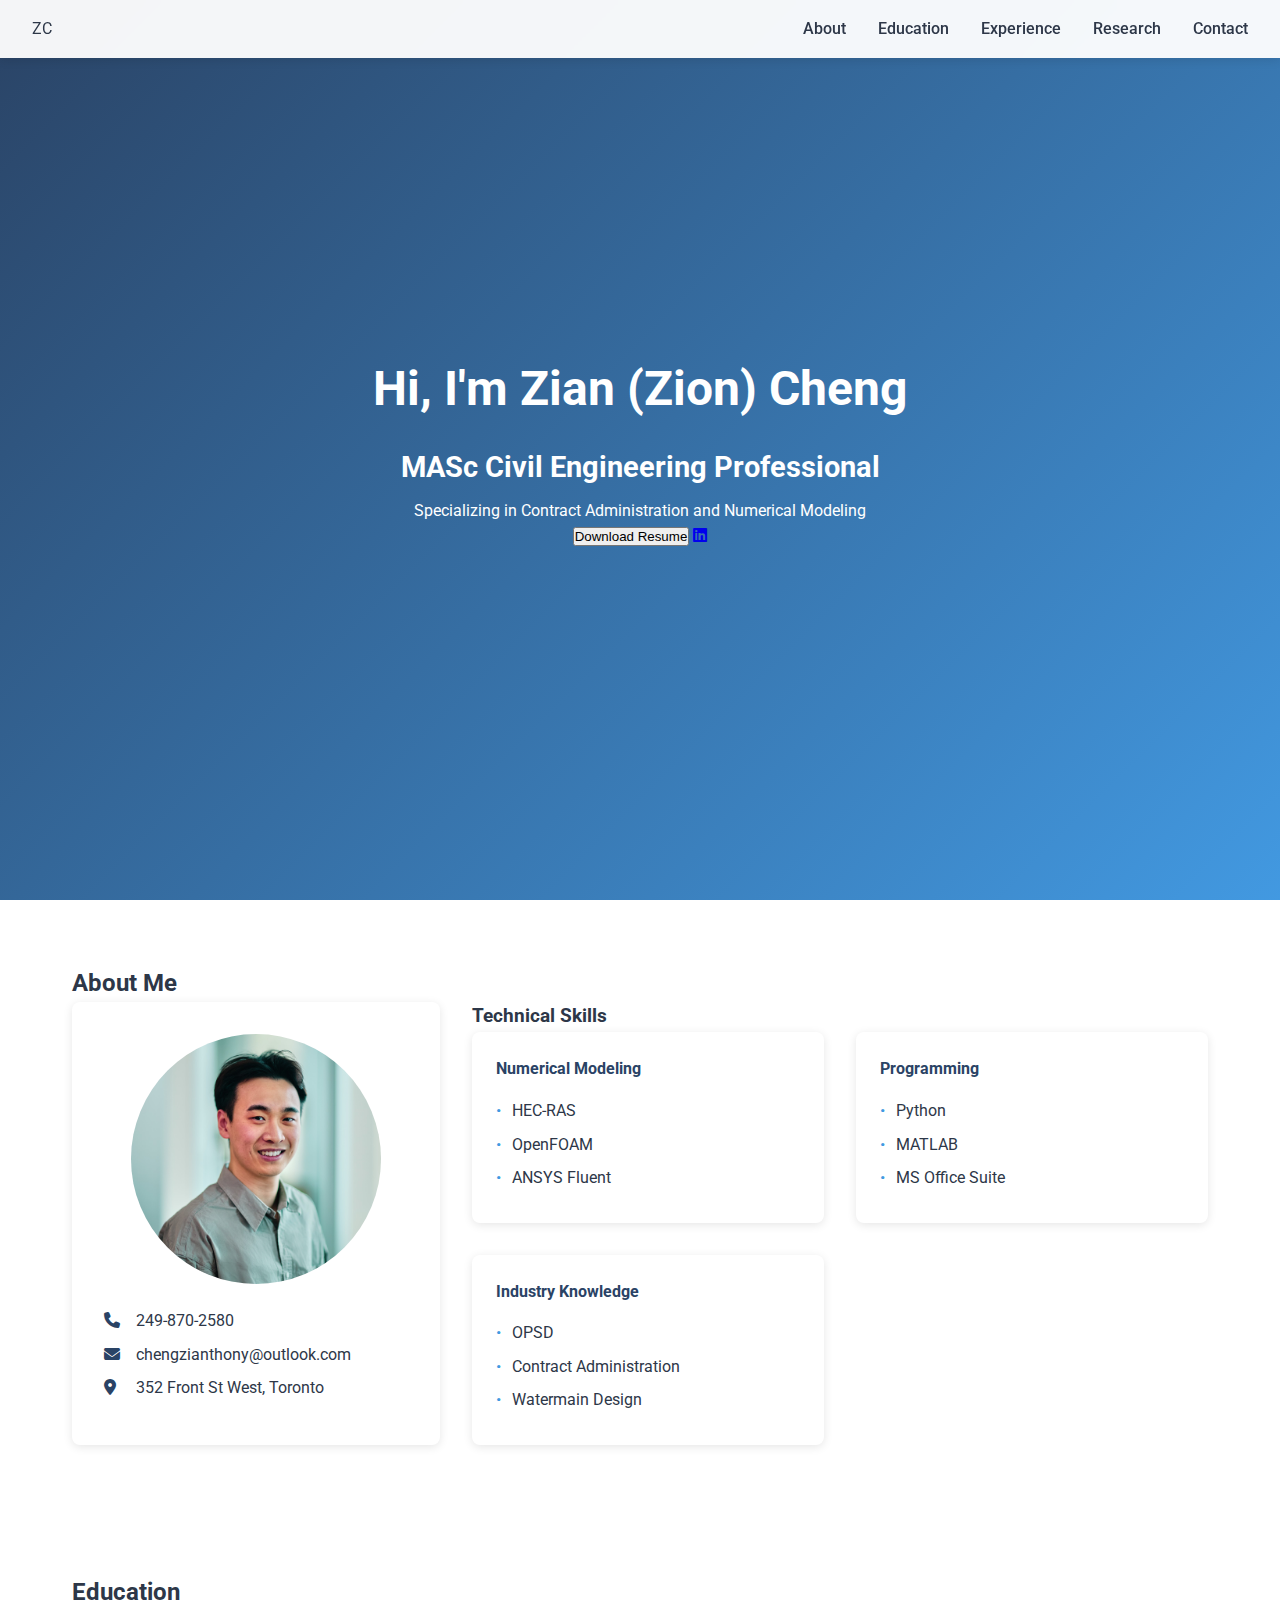
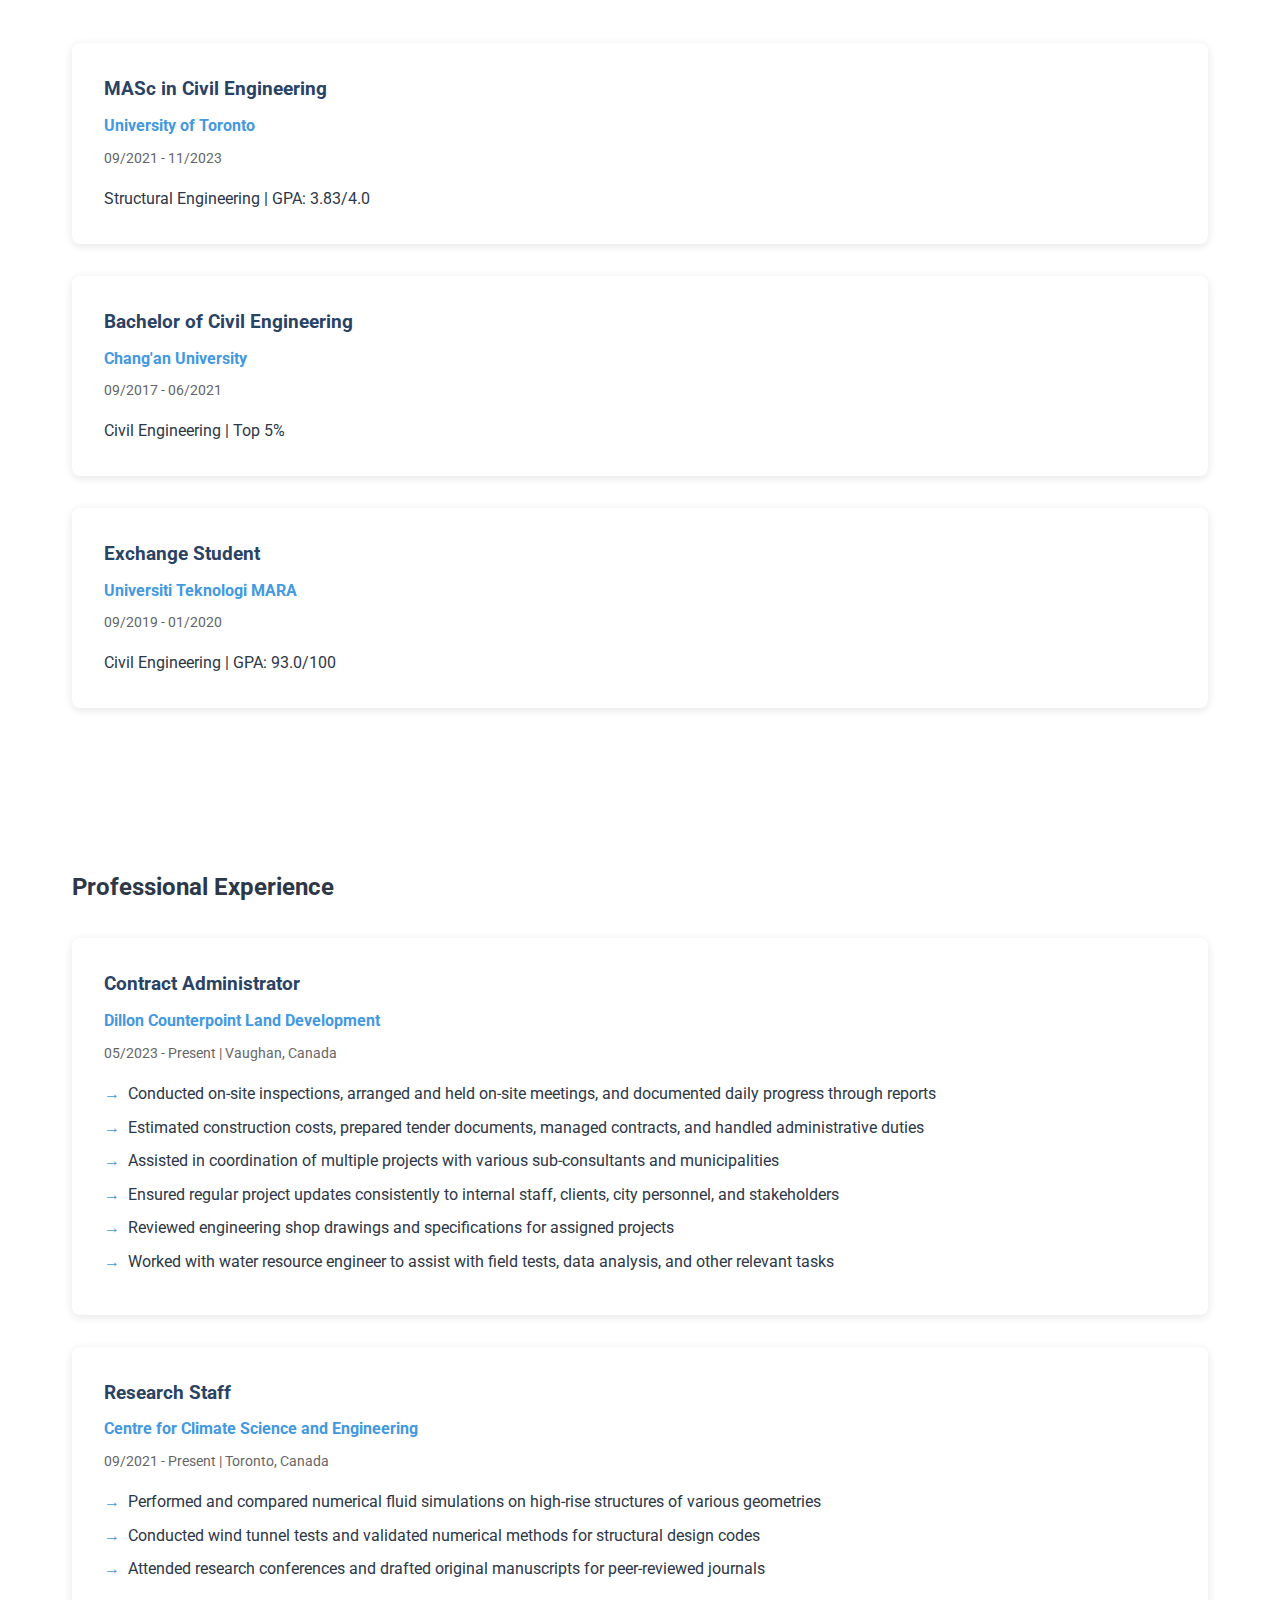
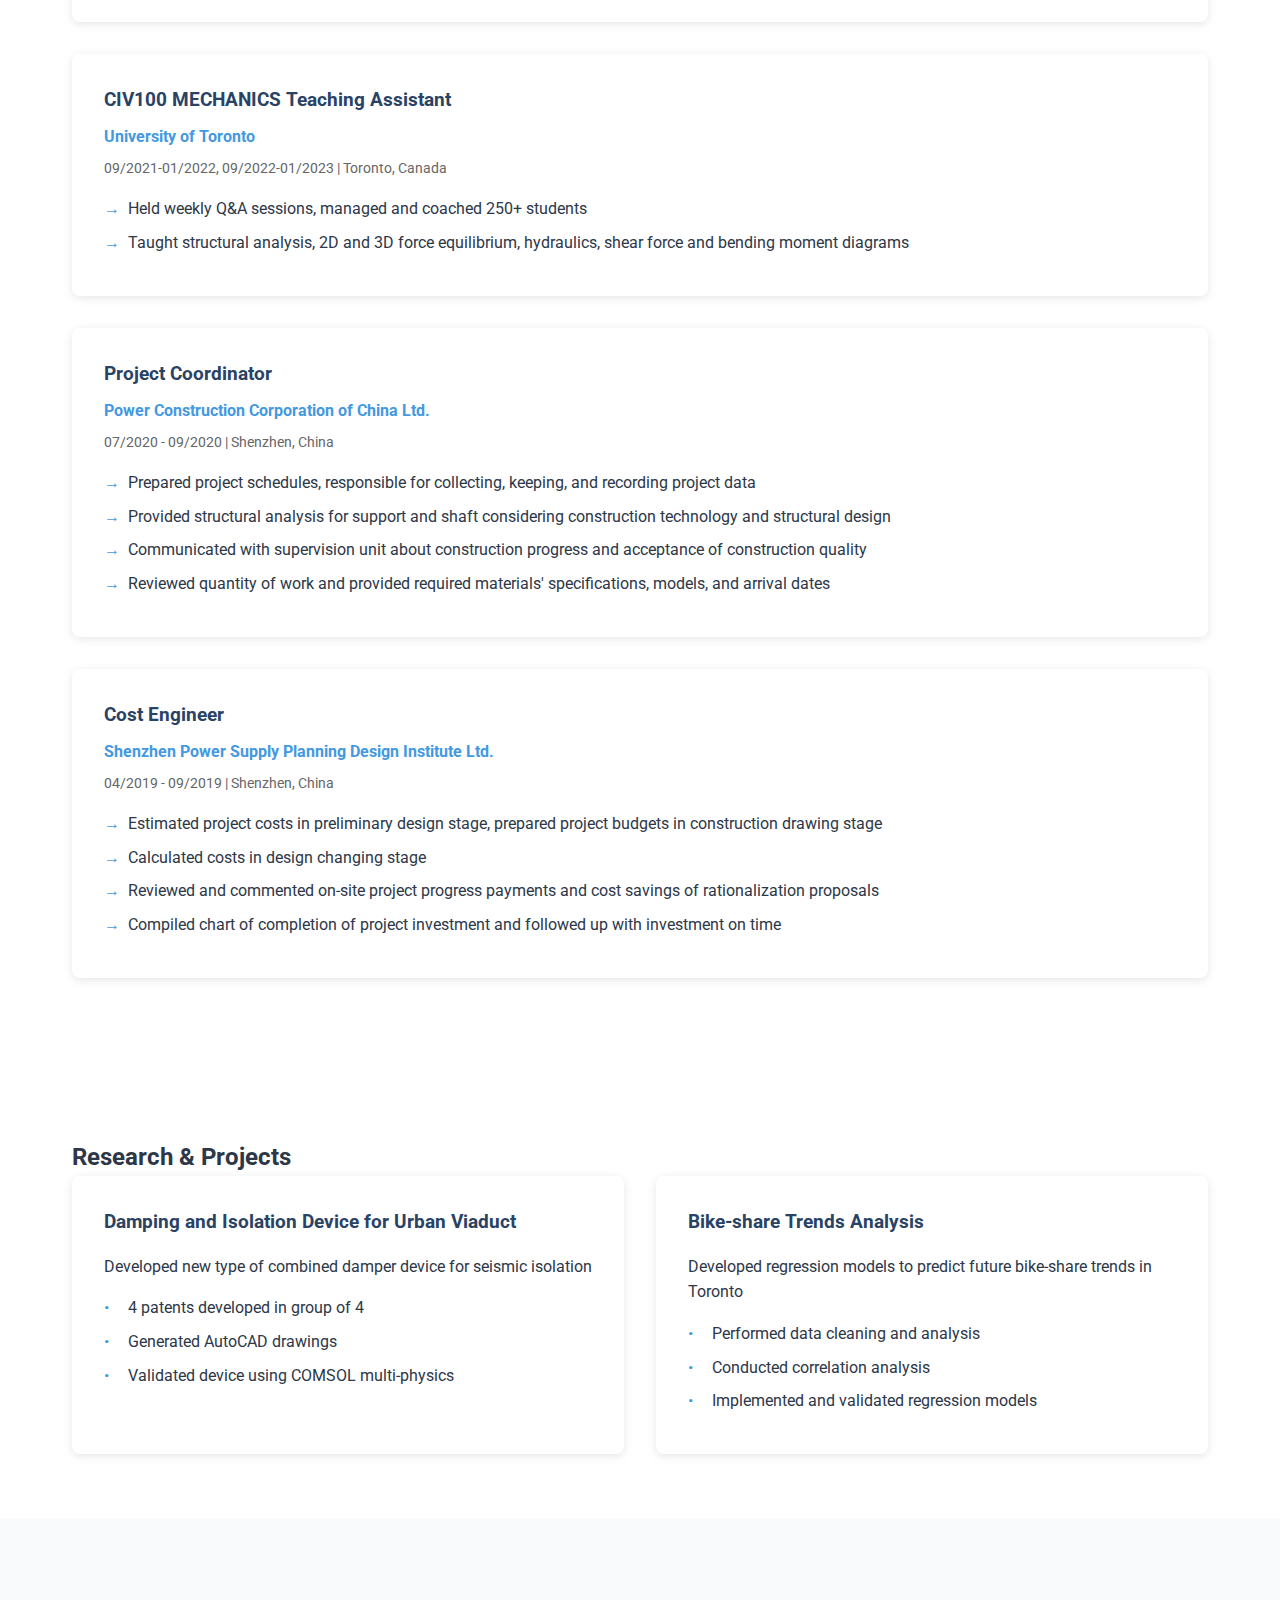
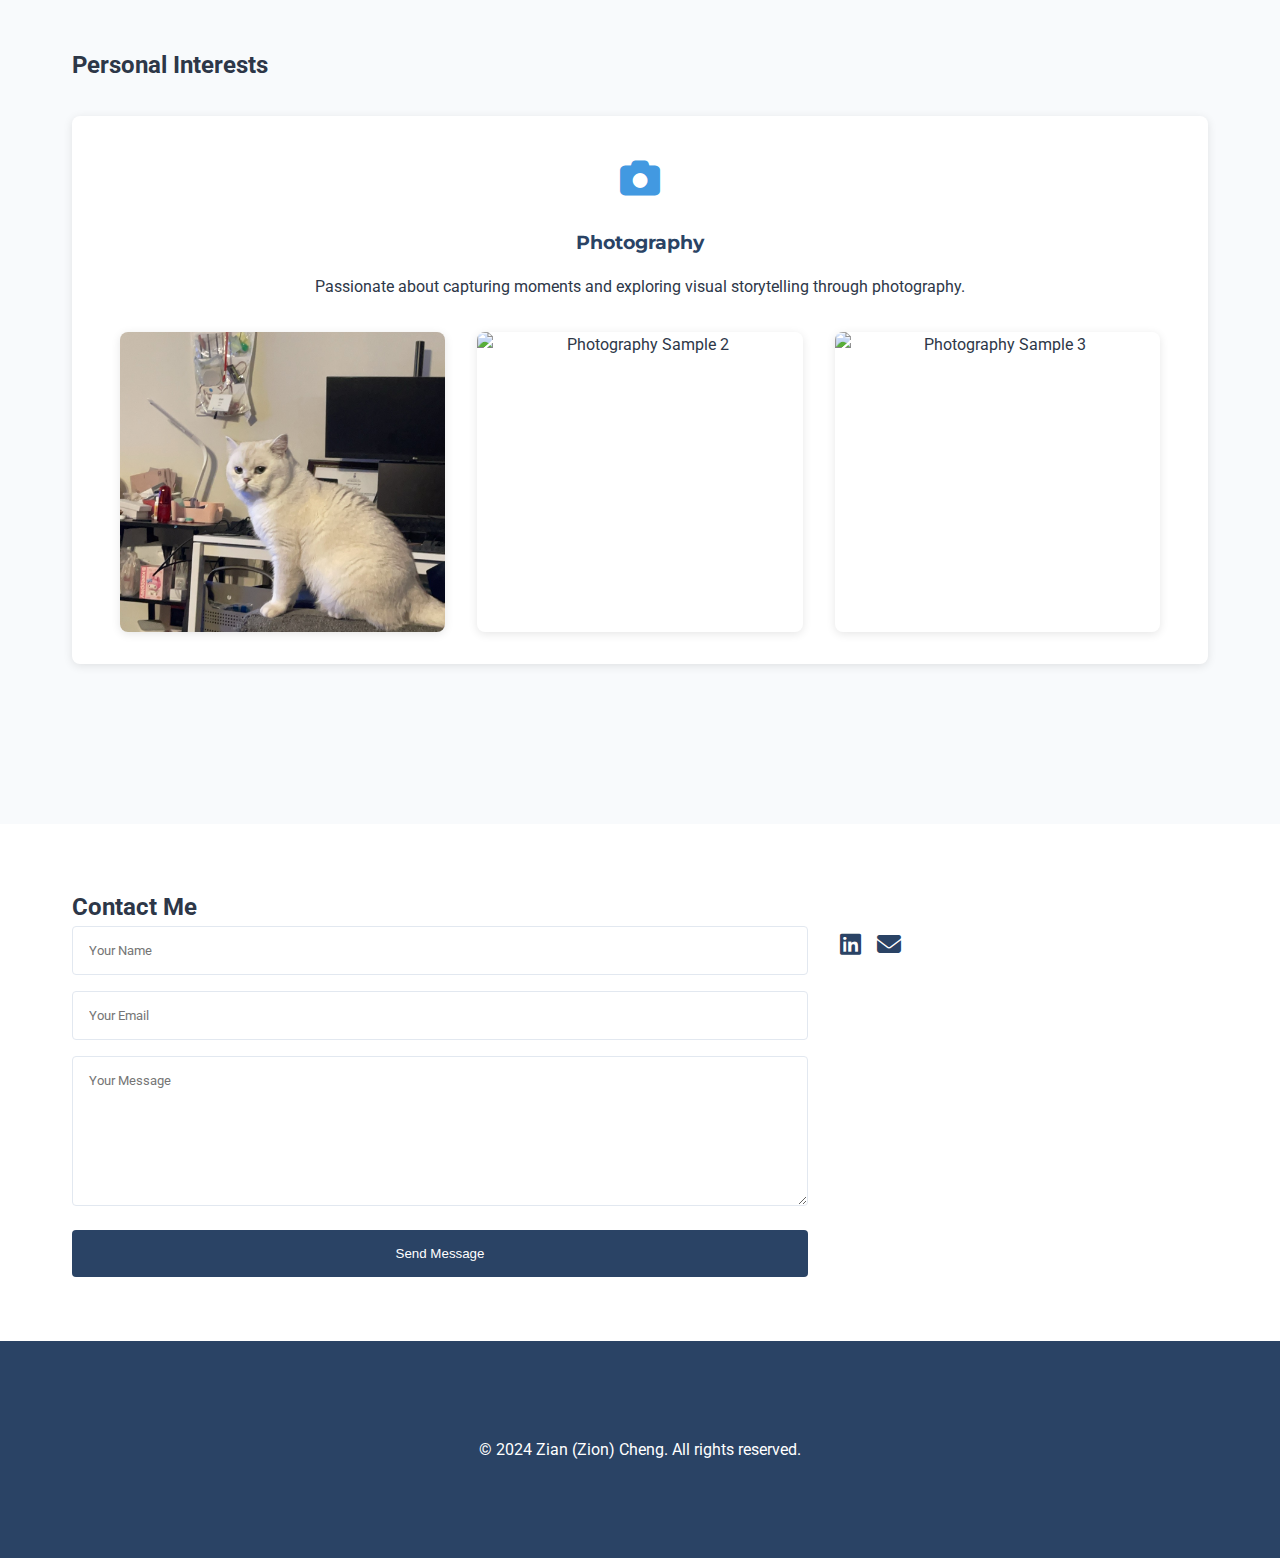
==== index.html @ 9057f4e1 "Add files via upload" ====
<!DOCTYPE html>
<html lang="en">
<head>
    <meta charset="UTF-8">
    <meta name="viewport" content="width=device-width, initial-scale=1.0">
    <title>Zian (Zion) Cheng - Civil Engineering Professional</title>
    <link rel="stylesheet" href="styles/main.css">
    <link rel="stylesheet" href="styles/animations.css">
    <link href="https://fonts.googleapis.com/css2?family=Montserrat:wght@400;700&family=Roboto:wght@300;400;500&display=swap" rel="stylesheet">
    <link rel="stylesheet" href="https://cdnjs.cloudflare.com/ajax/libs/font-awesome/6.5.1/css/all.min.css">
</head>
<body>
    <header>
        <nav class="navbar">
            <div class="logo">ZC</div>
            <ul class="nav-links">
                <li><a href="#about">About</a></li>
                <li><a href="#education">Education</a></li>
                <li><a href="#experience">Experience</a></li>
                <li><a href="#research">Research</a></li>
                <li><a href="#contact">Contact</a></li>
            </ul>
        </nav>
    </header>

    <section class="hero">
        <div class="hero-content">
            <h1>Hi, I'm <span class="highlight">Zian (Zion) Cheng</span></h1>
            <h2>MASc Civil Engineering Professional</h2>
            <p>Specializing in Contract Administration and Numerical Modeling</p>
            <div class="cta-group">
                <button class="cta-button">Download Resume</button>
                <a href="https://linkedin.com/in/zian-cheng" target="_blank" class="linkedin-icon">
                    <i class="fab fa-linkedin"></i>
                </a>
            </div>
        </div>
    </section>

    <section id="about" class="about-section">
        <div class="container">
            <h2 class="section-title">About Me</h2>
            <div class="about-content">
                <div class="profile-info">
                    <img 
                        src="Profile/profile.jpg" 
                        alt="Zian Cheng" 
                        style="width: 250px; height: 250px; border-radius: 50%; object-fit: cover;"
                    >
                    <div class="contact-info">
                        <p><i class="fas fa-phone"></i> 249-870-2580</p>
                        <p><i class="fas fa-envelope"></i> chengzianthony@outlook.com</p>
                        <p><i class="fas fa-map-marker-alt"></i> 352 Front St West, Toronto</p>
                    </div>
                </div>
                <div class="skills-section">
                    <h3>Technical Skills</h3>
                    <div class="skills-grid">
                        <div class="skill-category">
                            <h4>Numerical Modeling</h4>
                            <ul>
                                <li>HEC-RAS</li>
                                <li>OpenFOAM</li>
                                <li>ANSYS Fluent</li>
                            </ul>
                        </div>
                        <div class="skill-category">
                            <h4>Programming</h4>
                            <ul>
                                <li>Python</li>
                                <li>MATLAB</li>
                                <li>MS Office Suite</li>
                            </ul>
                        </div>
                        <div class="skill-category">
                            <h4>Industry Knowledge</h4>
                            <ul>
                                <li>OPSD</li>
                                <li>Contract Administration</li>
                                <li>Watermain Design</li>
                            </ul>
                        </div>
                    </div>
                </div>
            </div>
        </div>
    </section>

    <section id="education" class="education-section">
        <div class="container">
            <h2 class="section-title">Education</h2>
            <div class="education-timeline">
                <div class="timeline-item">
                    <div class="timeline-content">
                        <h3>MASc in Civil Engineering</h3>
                        <h4>University of Toronto</h4>
                        <p class="timeline-period">09/2021 - 11/2023</p>
                        <p>Structural Engineering | GPA: 3.83/4.0</p>
                    </div>
                </div>
                <div class="timeline-item">
                    <div class="timeline-content">
                        <h3>Bachelor of Civil Engineering</h3>
                        <h4>Chang'an University</h4>
                        <p class="timeline-period">09/2017 - 06/2021</p>
                        <p>Civil Engineering | Top 5%</p>
                    </div>
                </div>
                <div class="timeline-item">
                    <div class="timeline-content">
                        <h3>Exchange Student</h3>
                        <h4>Universiti Teknologi MARA</h4>
                        <p class="timeline-period">09/2019 - 01/2020</p>
                        <p>Civil Engineering | GPA: 93.0/100</p>
                    </div>
                </div>
            </div>
        </div>
    </section>

    <section id="experience" class="experience-section">
        <div class="container">
            <h2 class="section-title">Professional Experience</h2>
            <div class="experience-timeline">
                <div class="timeline-item">
                    <div class="timeline-content">
                        <h3>Contract Administrator</h3>
                        <h4>Dillon Counterpoint Land Development</h4>
                        <p class="timeline-period">05/2023 - Present | Vaughan, Canada</p>
                        <ul class="experience-details">
                            <li>Conducted on-site inspections, arranged and held on-site meetings, and documented daily progress through reports</li>
                            <li>Estimated construction costs, prepared tender documents, managed contracts, and handled administrative duties</li>
                            <li>Assisted in coordination of multiple projects with various sub-consultants and municipalities</li>
                            <li>Ensured regular project updates consistently to internal staff, clients, city personnel, and stakeholders</li>
                            <li>Reviewed engineering shop drawings and specifications for assigned projects</li>
                            <li>Worked with water resource engineer to assist with field tests, data analysis, and other relevant tasks</li>
                        </ul>
                    </div>
                </div>

                <div class="timeline-item">
                    <div class="timeline-content">
                        <h3>Research Staff</h3>
                        <h4>Centre for Climate Science and Engineering</h4>
                        <p class="timeline-period">09/2021 - Present | Toronto, Canada</p>
                        <ul class="experience-details">
                            <li>Performed and compared numerical fluid simulations on high-rise structures of various geometries</li>
                            <li>Conducted wind tunnel tests and validated numerical methods for structural design codes</li>
                            <li>Attended research conferences and drafted original manuscripts for peer-reviewed journals</li>
                        </ul>
                    </div>
                </div>

                <div class="timeline-item">
                    <div class="timeline-content">
                        <h3>CIV100 MECHANICS Teaching Assistant</h3>
                        <h4>University of Toronto</h4>
                        <p class="timeline-period">09/2021-01/2022, 09/2022-01/2023 | Toronto, Canada</p>
                        <ul class="experience-details">
                            <li>Held weekly Q&A sessions, managed and coached 250+ students</li>
                            <li>Taught structural analysis, 2D and 3D force equilibrium, hydraulics, shear force and bending moment diagrams</li>
                        </ul>
                    </div>
                </div>

                <div class="timeline-item">
                    <div class="timeline-content">
                        <h3>Project Coordinator</h3>
                        <h4>Power Construction Corporation of China Ltd.</h4>
                        <p class="timeline-period">07/2020 - 09/2020 | Shenzhen, China</p>
                        <ul class="experience-details">
                            <li>Prepared project schedules, responsible for collecting, keeping, and recording project data</li>
                            <li>Provided structural analysis for support and shaft considering construction technology and structural design</li>
                            <li>Communicated with supervision unit about construction progress and acceptance of construction quality</li>
                            <li>Reviewed quantity of work and provided required materials' specifications, models, and arrival dates</li>
                        </ul>
                    </div>
                </div>

                <div class="timeline-item">
                    <div class="timeline-content">
                        <h3>Cost Engineer</h3>
                        <h4>Shenzhen Power Supply Planning Design Institute Ltd.</h4>
                        <p class="timeline-period">04/2019 - 09/2019 | Shenzhen, China</p>
                        <ul class="experience-details">
                            <li>Estimated project costs in preliminary design stage, prepared project budgets in construction drawing stage</li>
                            <li>Calculated costs in design changing stage</li>
                            <li>Reviewed and commented on-site project progress payments and cost savings of rationalization proposals</li>
                            <li>Compiled chart of completion of project investment and followed up with investment on time</li>
                        </ul>
                    </div>
                </div>
            </div>
        </div>
    </section>

    <section id="research" class="research-section">
        <div class="container">
            <h2 class="section-title">Research & Projects</h2>
            <div class="projects-grid">
                <div class="project-card">
                    <h3>Damping and Isolation Device for Urban Viaduct</h3>
                    <div class="project-content">
                        <p>Developed new type of combined damper device for seismic isolation</p>
                        <ul>
                            <li>4 patents developed in group of 4</li>
                            <li>Generated AutoCAD drawings</li>
                            <li>Validated device using COMSOL multi-physics</li>
                        </ul>
                    </div>
                </div>

                <div class="project-card">
                    <h3>Bike-share Trends Analysis</h3>
                    <div class="project-content">
                        <p>Developed regression models to predict future bike-share trends in Toronto</p>
                        <ul>
                            <li>Performed data cleaning and analysis</li>
                            <li>Conducted correlation analysis</li>
                            <li>Implemented and validated regression models</li>
                        </ul>
                    </div>
                </div>
            </div>
        </div>
    </section>

    <section id="interests" class="interests-section">
        <div class="container">
            <h2 class="section-title">Personal Interests</h2>
            <div class="interests-content">
                <div class="interest-card photography">
                    <div class="interest-icon">
                        <i class="fas fa-camera"></i>
                    </div>
                    <h3>Photography</h3>
                    <p>Passionate about capturing moments and exploring visual storytelling through photography.</p>
                    <div class="photo-gallery">
                        <img 
                            src="Photography/Weixin Image_20241123224429.jpg" 
                            alt="Photography Sample 1" 
                            class="gallery-img"
                        >
                        <img 
                            src="Photography/Weixin Image_20241123224445.jpg" 
                            alt="Photography Sample 2" 
                            class="gallery-img"
                        >
                        <img 
                            src="Photography/Weixin Image_20241123224457.jpg" 
                            alt="Photography Sample 3" 
                            class="gallery-img"
                        >
                    </div>
                </div>
            </div>
        </div>
    </section>

    <section id="contact" class="contact-section">
        <div class="container">
            <h2 class="section-title">Contact Me</h2>
            <div class="contact-content">
                <form class="contact-form">
                    <div class="form-group">
                        <input type="text" placeholder="Your Name" required>
                    </div>
                    <div class="form-group">
                        <input type="email" placeholder="Your Email" required>
                    </div>
                    <div class="form-group">
                        <textarea placeholder="Your Message" required></textarea>
                    </div>
                    <button type="submit" class="submit-btn">Send Message</button>
                </form>
                <div class="social-links">
                    <a href="https://linkedin.com/in/zian-cheng" target="_blank">
                        <i class="fab fa-linkedin"></i>
                    </a>
                    <a href="mailto:chengzianthony@outlook.com">
                        <i class="fas fa-envelope"></i>
                    </a>
                </div>
            </div>
        </div>
    </section>

    <footer>
        <div class="container">
            <p>&copy; 2024 Zian (Zion) Cheng. All rights reserved.</p>
        </div>
    </footer>

    <script src="js/main.js"></script>
</body>
</html>
---- styles/main.css ----
:root {
    --primary-color: #2a4365;
    --accent-color: #4299e1;
    --text-color: #2d3748;
    --background-color: #ffffff;
    --gradient: linear-gradient(135deg, var(--primary-color), var(--accent-color));
}

* {
    margin: 0;
    padding: 0;
    box-sizing: border-box;
}

body {
    font-family: 'Roboto', sans-serif;
    color: var(--text-color);
    line-height: 1.6;
}

.container {
    max-width: 1200px;
    margin: 0 auto;
    padding: 4rem 2rem;
}

/* Navbar Styles */
.navbar {
    position: fixed;
    top: 0;
    width: 100%;
    padding: 1rem 2rem;
    background: rgba(255, 255, 255, 0.95);
    backdrop-filter: blur(5px);
    display: flex;
    justify-content: space-between;
    align-items: center;
    z-index: 1000;
    box-shadow: 0 2px 10px rgba(0, 0, 0, 0.1);
}

.nav-links {
    display: flex;
    list-style: none;
    gap: 2rem;
}

.nav-links a {
    text-decoration: none;
    color: var(--text-color);
    font-weight: 500;
    transition: color 0.3s ease;
}

/* Hero Section */
.hero {
    height: 100vh;
    background: var(--gradient);
    display: flex;
    align-items: center;
    justify-content: center;
    color: white;
    text-align: center;
    padding: 0 1rem;
}

.hero-content h1 {
    font-size: 3rem;
    margin-bottom: 1rem;
}

.hero-content h2 {
    font-size: 1.8rem;
    margin-bottom: 0.5rem;
}

/* About Section */
.about-content {
    display: grid;
    grid-template-columns: 1fr 2fr;
    gap: 2rem;
}

.profile-info {
    text-align: center;
    padding: 2rem;
    background: white;
    border-radius: 8px;
    box-shadow: 0 2px 10px rgba(0, 0, 0, 0.1);
    position: relative;
}

.profile-photo {
    width: 250px;
    height: 250px;
    border-radius: 50%;
    object-fit: cover;
    margin-bottom: 1.5rem;
    box-shadow: 0 4px 20px rgba(0, 0, 0, 0.1);
    border: 3px solid var(--accent-color);
    display: block;
    backface-visibility: hidden;
    transform: translateZ(0);
    -webkit-transform: translateZ(0);
    will-change: transform;
}

.profile-photo:hover {
    transform: scale(1.05);
}

.contact-info {
    text-align: left;
    margin-top: 1rem;
}

.contact-info p {
    margin: 0.5rem 0;
}

.contact-info i {
    width: 20px;
    color: var(--primary-color);
    margin-right: 0.5rem;
}

/* Skills Section */
.skills-grid {
    display: grid;
    grid-template-columns: repeat(auto-fit, minmax(250px, 1fr));
    gap: 2rem;
}

.skill-category {
    background: white;
    padding: 1.5rem;
    border-radius: 8px;
    box-shadow: 0 2px 10px rgba(0, 0, 0, 0.1);
}

.skill-category h4 {
    color: var(--primary-color);
    margin-bottom: 1rem;
}

.skill-category ul {
    list-style: none;
}

.skill-category li {
    margin: 0.5rem 0;
    padding-left: 1rem;
    position: relative;
}

.skill-category li::before {
    content: "•";
    color: var(--accent-color);
    position: absolute;
    left: 0;
}

/* Education & Experience Timeline */
.timeline-item {
    position: relative;
    padding: 2rem;
    margin: 2rem 0;
    background: white;
    border-radius: 8px;
    box-shadow: 0 2px 10px rgba(0, 0, 0, 0.1);
}

.timeline-content h3 {
    color: var(--primary-color);
    margin-bottom: 0.5rem;
}

.timeline-content h4 {
    color: var(--accent-color);
    margin-bottom: 0.5rem;
}

.timeline-period {
    color: #666;
    font-size: 0.9rem;
    margin-bottom: 1rem;
}

.experience-details {
    list-style: none;
    margin-top: 1rem;
}

.experience-details li {
    margin: 0.5rem 0;
    padding-left: 1.5rem;
    position: relative;
}

.experience-details li::before {
    content: "→";
    color: var(--accent-color);
    position: absolute;
    left: 0;
}

/* Projects Section */
.projects-grid {
    display: grid;
    grid-template-columns: repeat(auto-fit, minmax(300px, 1fr));
    gap: 2rem;
}

.project-card {
    background: white;
    padding: 2rem;
    border-radius: 8px;
    box-shadow: 0 2px 10px rgba(0, 0, 0, 0.1);
    transition: transform 0.3s ease;
}

.project-card:hover {
    transform: translateY(-5px);
}

.project-card h3 {
    color: var(--primary-color);
    margin-bottom: 1rem;
}

.project-content ul {
    list-style: none;
    margin-top: 1rem;
}

.project-content li {
    margin: 0.5rem 0;
    padding-left: 1.5rem;
    position: relative;
}

.project-content li::before {
    content: "•";
    color: var(--accent-color);
    position: absolute;
    left: 0;
}

/* Contact Section */
.contact-content {
    display: grid;
    grid-template-columns: 2fr 1fr;
    gap: 2rem;
}

.contact-form {
    display: flex;
    flex-direction: column;
    gap: 1rem;
}

.form-group input,
.form-group textarea {
    width: 100%;
    padding: 1rem;
    border: 1px solid #e2e8f0;
    border-radius: 4px;
    font-family: inherit;
}

.form-group textarea {
    height: 150px;
    resize: vertical;
}

.submit-btn {
    padding: 1rem 2rem;
    background: var(--primary-color);
    color: white;
    border: none;
    border-radius: 4px;
    cursor: pointer;
    transition: background-color 0.3s ease;
}

.submit-btn:hover {
    background: var(--accent-color);
}

.social-links {
    display: flex;
    gap: 1rem;
    font-size: 1.5rem;
}

.social-links a {
    color: var(--primary-color);
    transition: color 0.3s ease;
}

.social-links a:hover {
    color: var(--accent-color);
}

/* Footer */
footer {
    background: var(--primary-color);
    color: white;
    text-align: center;
    padding: 2rem 0;
}

/* Responsive Design */
@media (max-width: 768px) {
    .contact-content {
        grid-template-columns: 1fr;
    }
    
    .about-content {
        grid-template-columns: 1fr;
    }
    
    .projects-grid {
        grid-template-columns: 1fr;
    }
}

/* Add loading animation */
@keyframes imageLoad {
    from {
        opacity: 0;
        transform: translateY(20px);
    }
    to {
        opacity: 1;
        transform: translateY(0);
    }
}

.profile-photo {
    animation: imageLoad 0.5s ease-out;
}

/* Add responsive styles */
@media (max-width: 768px) {
    .profile-photo {
        width: 200px;
        height: 200px;
    }
}

@media (max-width: 480px) {
    .profile-photo {
        width: 150px;
        height: 150px;
    }
}

/* Interests Section Styles */
.interests-section {
    background: #f8fafc;
    padding: 4rem 0;
}

.interest-card {
    background: white;
    border-radius: 8px;
    padding: 2rem;
    box-shadow: 0 2px 10px rgba(0, 0, 0, 0.1);
    text-align: center;
    margin: 2rem 0;
}

.interest-icon {
    font-size: 2.5rem;
    color: var(--accent-color);
    margin-bottom: 1rem;
}

.interest-card h3 {
    color: var(--primary-color);
    margin-bottom: 1rem;
    font-family: 'Montserrat', sans-serif;
}

.interest-card p {
    color: var(--text-color);
    margin-bottom: 2rem;
    line-height: 1.6;
}

.photo-gallery {
    display: grid;
    grid-template-columns: repeat(3, 1fr);
    gap: 2rem;
    margin-top: 2rem;
    padding: 0 1rem;
}

.gallery-img {
    width: 100%;
    height: 300px;
    object-fit: cover;
    border-radius: 8px;
    box-shadow: 0 2px 10px rgba(0, 0, 0, 0.1);
    transition: all 0.3s ease;
}

.gallery-img:hover {
    transform: translateY(-5px);
    box-shadow: 0 5px 15px rgba(0, 0, 0, 0.2);
}

/* Responsive Design */
@media (max-width: 768px) {
    .photo-gallery {
        grid-template-columns: 1fr;
        gap: 1.5rem;
    }
    
    .gallery-img {
        height: 350px;
    }
}
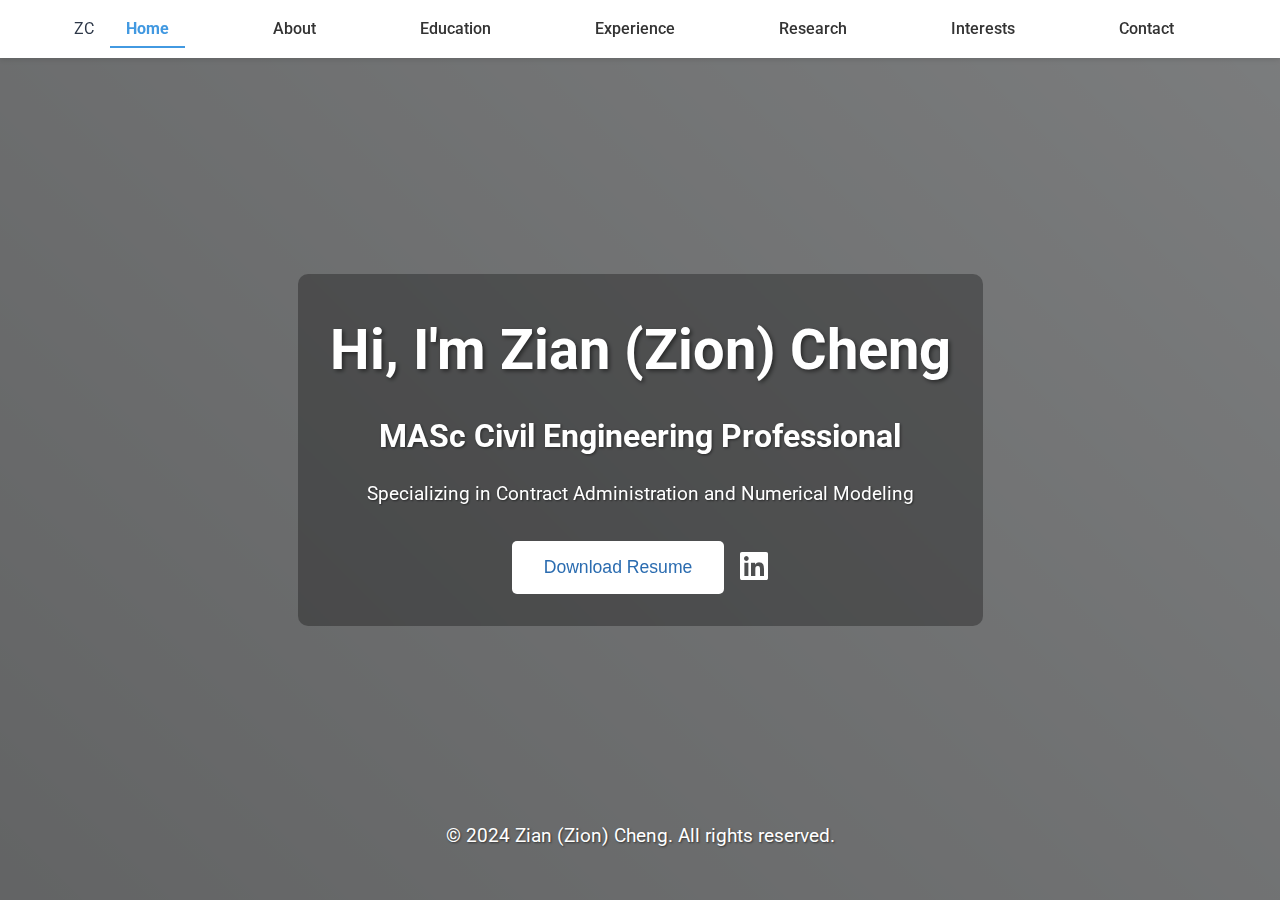
==== commit fd34e828: "Add files via upload" ====
--- a/index.html
+++ b/index.html
@@ -3,22 +3,153 @@
 <head>
     <meta charset="UTF-8">
     <meta name="viewport" content="width=device-width, initial-scale=1.0">
-    <title>Zian (Zion) Cheng - Civil Engineering Professional</title>
+    <title>Zian (Zion) Cheng - Portfolio</title>
     <link rel="stylesheet" href="styles/main.css">
     <link rel="stylesheet" href="styles/animations.css">
     <link href="https://fonts.googleapis.com/css2?family=Montserrat:wght@400;700&family=Roboto:wght@300;400;500&display=swap" rel="stylesheet">
     <link rel="stylesheet" href="https://cdnjs.cloudflare.com/ajax/libs/font-awesome/6.5.1/css/all.min.css">
+    <style>
+        .navbar {
+            position: fixed;
+            top: 0;
+            left: 0;
+            width: 100%;
+            background-color: white;
+            padding: 1rem 2rem;
+            box-shadow: 0 2px 5px rgba(0,0,0,0.1);
+            z-index: 1000;
+            display: flex;
+            justify-content: center;
+        }
+        
+        .nav-links {
+            display: flex;
+            justify-content: center;
+            list-style: none;
+            margin: 0;
+            padding: 0;
+            width: auto;
+            position: relative;
+        }
+        
+        .nav-links li {
+            margin: 0 1rem;
+        }
+        
+        .nav-links a {
+            text-decoration: none;
+            color: #333;
+            font-weight: 500;
+            padding: 0.5rem 1rem;
+        }
+
+        .hero {
+            min-height: 100vh;
+            width: 100%;
+            background-image: url('Background/Background.jpg');
+            background-size: cover;
+            background-position: center;
+            background-repeat: no-repeat;
+            position: relative;
+            display: flex;
+            flex-direction: column;
+            align-items: center;
+            justify-content: center;
+            color: white;
+        }
+
+        .hero::after {
+            content: '';
+            position: absolute;
+            top: 0;
+            left: 0;
+            right: 0;
+            bottom: 0;
+            background: rgba(0, 0, 0, 0.5);
+            z-index: 1;
+        }
+
+        .hero-content {
+            position: relative;
+            z-index: 2;
+            text-align: center;
+            padding: 2rem;
+            background: rgba(0, 0, 0, 0.3);
+            border-radius: 10px;
+            backdrop-filter: blur(5px);
+        }
+
+        .hero h1 {
+            font-size: 3.5rem;
+            margin-bottom: 1rem;
+            text-shadow: 2px 2px 4px rgba(0, 0, 0, 0.5);
+        }
+
+        .hero h2 {
+            font-size: 2rem;
+            margin-bottom: 1rem;
+            text-shadow: 1px 1px 3px rgba(0, 0, 0, 0.5);
+        }
+
+        .hero p {
+            font-size: 1.2rem;
+            margin-bottom: 2rem;
+            text-shadow: 1px 1px 2px rgba(0, 0, 0, 0.5);
+        }
+
+        .cta-group {
+            display: flex;
+            gap: 1rem;
+            justify-content: center;
+            align-items: center;
+        }
+
+        .cta-button {
+            padding: 1rem 2rem;
+            font-size: 1.1rem;
+            background: white;
+            color: #2b6cb0;
+            border: none;
+            border-radius: 5px;
+            cursor: pointer;
+            transition: transform 0.3s ease;
+        }
+
+        .linkedin-icon {
+            font-size: 2rem;
+            color: white;
+            transition: transform 0.3s ease;
+        }
+
+        .cta-button:hover,
+        .linkedin-icon:hover {
+            transform: translateY(-2px);
+        }
+
+        .copyright {
+            position: absolute;
+            bottom: 1rem;
+            color: white;
+            text-align: center;
+            width: 100%;
+            z-index: 2;
+            font-size: 0.9rem;
+            text-shadow: 1px 1px 2px rgba(0, 0, 0, 0.5);
+        }
+    </style>
 </head>
 <body>
     <header>
         <nav class="navbar">
             <div class="logo">ZC</div>
             <ul class="nav-links">
-                <li><a href="#about">About</a></li>
-                <li><a href="#education">Education</a></li>
-                <li><a href="#experience">Experience</a></li>
-                <li><a href="#research">Research</a></li>
-                <li><a href="#contact">Contact</a></li>
+                <li><a href="index.html" class="active">Home</a></li>
+                <li><a href="about.html">About</a></li>
+                <li><a href="education.html">Education</a></li>
+                <li><a href="experience.html">Experience</a></li>
+                <li><a href="research.html">Research</a></li>
+                <li><a href="interests.html">Interests</a></li>
+                <li><a href="contact.html">Contact</a></li>
             </ul>
         </nav>
     </header>
@@ -35,262 +166,7 @@
                 </a>
             </div>
         </div>
+        <p class="copyright">© 2024 Zian (Zion) Cheng. All rights reserved.</p>
     </section>
-
-    <section id="about" class="about-section">
-        <div class="container">
-            <h2 class="section-title">About Me</h2>
-            <div class="about-content">
-                <div class="profile-info">
-                    <img 
-                        src="Profile/profile.jpg" 
-                        alt="Zian Cheng" 
-                        style="width: 250px; height: 250px; border-radius: 50%; object-fit: cover;"
-                    >
-                    <div class="contact-info">
-                        <p><i class="fas fa-phone"></i> 249-870-2580</p>
-                        <p><i class="fas fa-envelope"></i> chengzianthony@outlook.com</p>
-                        <p><i class="fas fa-map-marker-alt"></i> 352 Front St West, Toronto</p>
-                    </div>
-                </div>
-                <div class="skills-section">
-                    <h3>Technical Skills</h3>
-                    <div class="skills-grid">
-                        <div class="skill-category">
-                            <h4>Numerical Modeling</h4>
-                            <ul>
-                                <li>HEC-RAS</li>
-                                <li>OpenFOAM</li>
-                                <li>ANSYS Fluent</li>
-                            </ul>
-                        </div>
-                        <div class="skill-category">
-                            <h4>Programming</h4>
-                            <ul>
-                                <li>Python</li>
-                                <li>MATLAB</li>
-                                <li>MS Office Suite</li>
-                            </ul>
-                        </div>
-                        <div class="skill-category">
-                            <h4>Industry Knowledge</h4>
-                            <ul>
-                                <li>OPSD</li>
-                                <li>Contract Administration</li>
-                                <li>Watermain Design</li>
-                            </ul>
-                        </div>
-                    </div>
-                </div>
-            </div>
-        </div>
-    </section>
-
-    <section id="education" class="education-section">
-        <div class="container">
-            <h2 class="section-title">Education</h2>
-            <div class="education-timeline">
-                <div class="timeline-item">
-                    <div class="timeline-content">
-                        <h3>MASc in Civil Engineering</h3>
-                        <h4>University of Toronto</h4>
-                        <p class="timeline-period">09/2021 - 11/2023</p>
-                        <p>Structural Engineering | GPA: 3.83/4.0</p>
-                    </div>
-                </div>
-                <div class="timeline-item">
-                    <div class="timeline-content">
-                        <h3>Bachelor of Civil Engineering</h3>
-                        <h4>Chang'an University</h4>
-                        <p class="timeline-period">09/2017 - 06/2021</p>
-                        <p>Civil Engineering | Top 5%</p>
-                    </div>
-                </div>
-                <div class="timeline-item">
-                    <div class="timeline-content">
-                        <h3>Exchange Student</h3>
-                        <h4>Universiti Teknologi MARA</h4>
-                        <p class="timeline-period">09/2019 - 01/2020</p>
-                        <p>Civil Engineering | GPA: 93.0/100</p>
-                    </div>
-                </div>
-            </div>
-        </div>
-    </section>
-
-    <section id="experience" class="experience-section">
-        <div class="container">
-            <h2 class="section-title">Professional Experience</h2>
-            <div class="experience-timeline">
-                <div class="timeline-item">
-                    <div class="timeline-content">
-                        <h3>Contract Administrator</h3>
-                        <h4>Dillon Counterpoint Land Development</h4>
-                        <p class="timeline-period">05/2023 - Present | Vaughan, Canada</p>
-                        <ul class="experience-details">
-                            <li>Conducted on-site inspections, arranged and held on-site meetings, and documented daily progress through reports</li>
-                            <li>Estimated construction costs, prepared tender documents, managed contracts, and handled administrative duties</li>
-                            <li>Assisted in coordination of multiple projects with various sub-consultants and municipalities</li>
-                            <li>Ensured regular project updates consistently to internal staff, clients, city personnel, and stakeholders</li>
-                            <li>Reviewed engineering shop drawings and specifications for assigned projects</li>
-                            <li>Worked with water resource engineer to assist with field tests, data analysis, and other relevant tasks</li>
-                        </ul>
-                    </div>
-                </div>
-
-                <div class="timeline-item">
-                    <div class="timeline-content">
-                        <h3>Research Staff</h3>
-                        <h4>Centre for Climate Science and Engineering</h4>
-                        <p class="timeline-period">09/2021 - Present | Toronto, Canada</p>
-                        <ul class="experience-details">
-                            <li>Performed and compared numerical fluid simulations on high-rise structures of various geometries</li>
-                            <li>Conducted wind tunnel tests and validated numerical methods for structural design codes</li>
-                            <li>Attended research conferences and drafted original manuscripts for peer-reviewed journals</li>
-                        </ul>
-                    </div>
-                </div>
-
-                <div class="timeline-item">
-                    <div class="timeline-content">
-                        <h3>CIV100 MECHANICS Teaching Assistant</h3>
-                        <h4>University of Toronto</h4>
-                        <p class="timeline-period">09/2021-01/2022, 09/2022-01/2023 | Toronto, Canada</p>
-                        <ul class="experience-details">
-                            <li>Held weekly Q&A sessions, managed and coached 250+ students</li>
-                            <li>Taught structural analysis, 2D and 3D force equilibrium, hydraulics, shear force and bending moment diagrams</li>
-                        </ul>
-                    </div>
-                </div>
-
-                <div class="timeline-item">
-                    <div class="timeline-content">
-                        <h3>Project Coordinator</h3>
-                        <h4>Power Construction Corporation of China Ltd.</h4>
-                        <p class="timeline-period">07/2020 - 09/2020 | Shenzhen, China</p>
-                        <ul class="experience-details">
-                            <li>Prepared project schedules, responsible for collecting, keeping, and recording project data</li>
-                            <li>Provided structural analysis for support and shaft considering construction technology and structural design</li>
-                            <li>Communicated with supervision unit about construction progress and acceptance of construction quality</li>
-                            <li>Reviewed quantity of work and provided required materials' specifications, models, and arrival dates</li>
-                        </ul>
-                    </div>
-                </div>
-
-                <div class="timeline-item">
-                    <div class="timeline-content">
-                        <h3>Cost Engineer</h3>
-                        <h4>Shenzhen Power Supply Planning Design Institute Ltd.</h4>
-                        <p class="timeline-period">04/2019 - 09/2019 | Shenzhen, China</p>
-                        <ul class="experience-details">
-                            <li>Estimated project costs in preliminary design stage, prepared project budgets in construction drawing stage</li>
-                            <li>Calculated costs in design changing stage</li>
-                            <li>Reviewed and commented on-site project progress payments and cost savings of rationalization proposals</li>
-                            <li>Compiled chart of completion of project investment and followed up with investment on time</li>
-                        </ul>
-                    </div>
-                </div>
-            </div>
-        </div>
-    </section>
-
-    <section id="research" class="research-section">
-        <div class="container">
-            <h2 class="section-title">Research & Projects</h2>
-            <div class="projects-grid">
-                <div class="project-card">
-                    <h3>Damping and Isolation Device for Urban Viaduct</h3>
-                    <div class="project-content">
-                        <p>Developed new type of combined damper device for seismic isolation</p>
-                        <ul>
-                            <li>4 patents developed in group of 4</li>
-                            <li>Generated AutoCAD drawings</li>
-                            <li>Validated device using COMSOL multi-physics</li>
-                        </ul>
-                    </div>
-                </div>
-
-                <div class="project-card">
-                    <h3>Bike-share Trends Analysis</h3>
-                    <div class="project-content">
-                        <p>Developed regression models to predict future bike-share trends in Toronto</p>
-                        <ul>
-                            <li>Performed data cleaning and analysis</li>
-                            <li>Conducted correlation analysis</li>
-                            <li>Implemented and validated regression models</li>
-                        </ul>
-                    </div>
-                </div>
-            </div>
-        </div>
-    </section>
-
-    <section id="interests" class="interests-section">
-        <div class="container">
-            <h2 class="section-title">Personal Interests</h2>
-            <div class="interests-content">
-                <div class="interest-card photography">
-                    <div class="interest-icon">
-                        <i class="fas fa-camera"></i>
-                    </div>
-                    <h3>Photography</h3>
-                    <p>Passionate about capturing moments and exploring visual storytelling through photography.</p>
-                    <div class="photo-gallery">
-                        <img 
-                            src="Photography/Weixin Image_20241123224429.jpg" 
-                            alt="Photography Sample 1" 
-                            class="gallery-img"
-                        >
-                        <img 
-                            src="Photography/Weixin Image_20241123224445.jpg" 
-                            alt="Photography Sample 2" 
-                            class="gallery-img"
-                        >
-                        <img 
-                            src="Photography/Weixin Image_20241123224457.jpg" 
-                            alt="Photography Sample 3" 
-                            class="gallery-img"
-                        >
-                    </div>
-                </div>
-            </div>
-        </div>
-    </section>
-
-    <section id="contact" class="contact-section">
-        <div class="container">
-            <h2 class="section-title">Contact Me</h2>
-            <div class="contact-content">
-                <form class="contact-form">
-                    <div class="form-group">
-                        <input type="text" placeholder="Your Name" required>
-                    </div>
-                    <div class="form-group">
-                        <input type="email" placeholder="Your Email" required>
-                    </div>
-                    <div class="form-group">
-                        <textarea placeholder="Your Message" required></textarea>
-                    </div>
-                    <button type="submit" class="submit-btn">Send Message</button>
-                </form>
-                <div class="social-links">
-                    <a href="https://linkedin.com/in/zian-cheng" target="_blank">
-                        <i class="fab fa-linkedin"></i>
-                    </a>
-                    <a href="mailto:chengzianthony@outlook.com">
-                        <i class="fas fa-envelope"></i>
-                    </a>
-                </div>
-            </div>
-        </div>
-    </section>
-
-    <footer>
-        <div class="container">
-            <p>&copy; 2024 Zian (Zion) Cheng. All rights reserved.</p>
-        </div>
-    </footer>
-
-    <script src="js/main.js"></script>
 </body>
 </html> --- a/styles/main.css
+++ b/styles/main.css
@@ -1,9 +1,10 @@
 :root {
-    --primary-color: #2a4365;
+    --primary-color: #2b6cb0;
     --accent-color: #4299e1;
     --text-color: #2d3748;
-    --background-color: #ffffff;
-    --gradient: linear-gradient(135deg, var(--primary-color), var(--accent-color));
+    --bg-color: #f7fafc;
+    --white: #ffffff;
+    --gradient: linear-gradient(135deg, #2b6cb0, #4299e1);
 }
 
 * {
@@ -16,6 +17,8 @@
     font-family: 'Roboto', sans-serif;
     color: var(--text-color);
     line-height: 1.6;
+    background-color: var(--bg-color);
+    margin: 0;
 }
 
 .container {
@@ -29,20 +32,24 @@
     position: fixed;
     top: 0;
     width: 100%;
-    padding: 1rem 2rem;
-    background: rgba(255, 255, 255, 0.95);
-    backdrop-filter: blur(5px);
+    padding: 1.2rem 2rem;
+    background: rgba(255, 255, 255, 0.9);
+    transition: background 0.3s ease;
+    z-index: 1000;
     display: flex;
     justify-content: space-between;
     align-items: center;
-    z-index: 1000;
-    box-shadow: 0 2px 10px rgba(0, 0, 0, 0.1);
+}
+
+.navbar.scrolled {
+    background: var(--primary-color);
+    color: white;
 }
 
 .nav-links {
     display: flex;
     list-style: none;
-    gap: 2rem;
+    gap: 2.5rem;
 }
 
 .nav-links a {
@@ -50,23 +57,64 @@
     color: var(--text-color);
     font-weight: 500;
     transition: color 0.3s ease;
+    position: relative;
+    padding-bottom: 0.3rem;
+}
+
+.nav-links a::after {
+    content: '';
+    position: absolute;
+    bottom: 0;
+    left: 0;
+    width: 0;
+    height: 2px;
+    background: var(--accent-color);
+    transition: width 0.3s ease;
+}
+
+.nav-links a:hover::after {
+    width: 100%;
+}
+
+.nav-links a:hover {
+    color: var(--accent-color);
 }
 
 /* Hero Section */
 .hero {
-    height: 100vh;
+    min-height: 100vh;
     background: var(--gradient);
+    color: var(--white);
     display: flex;
     align-items: center;
     justify-content: center;
-    color: white;
     text-align: center;
+    position: relative;
+    overflow: hidden;
     padding: 0 1rem;
 }
 
+.hero::before {
+    content: '';
+    position: absolute;
+    top: 0;
+    left: 0;
+    right: 0;
+    bottom: 0;
+    background: linear-gradient(45deg, rgba(0,0,0,0.2), transparent);
+}
+
+.hero-content {
+    max-width: 800px;
+    padding: 2rem;
+    position: relative;
+    z-index: 1;
+}
+
 .hero-content h1 {
-    font-size: 3rem;
-    margin-bottom: 1rem;
+    font-size: 3.5rem;
+    margin-bottom: 1rem;
+    font-weight: 700;
 }
 
 .hero-content h2 {
@@ -82,12 +130,10 @@
 }
 
 .profile-info {
-    text-align: center;
-    padding: 2rem;
-    background: white;
-    border-radius: 8px;
-    box-shadow: 0 2px 10px rgba(0, 0, 0, 0.1);
-    position: relative;
+    display: flex;
+    align-items: center;
+    gap: 2rem;
+    margin-bottom: 2rem;
 }
 
 .profile-photo {
@@ -95,18 +141,11 @@
     height: 250px;
     border-radius: 50%;
     object-fit: cover;
-    margin-bottom: 1.5rem;
     box-shadow: 0 4px 20px rgba(0, 0, 0, 0.1);
-    border: 3px solid var(--accent-color);
-    display: block;
-    backface-visibility: hidden;
-    transform: translateZ(0);
-    -webkit-transform: translateZ(0);
-    will-change: transform;
-}
-
-.profile-photo:hover {
-    transform: scale(1.05);
+}
+
+.profile-description {
+    max-width: 600px;
 }
 
 .contact-info {
@@ -165,9 +204,14 @@
     position: relative;
     padding: 2rem;
     margin: 2rem 0;
-    background: white;
-    border-radius: 8px;
-    box-shadow: 0 2px 10px rgba(0, 0, 0, 0.1);
+    background: var(--white);
+    border-radius: 12px;
+    box-shadow: 0 4px 20px rgba(0, 0, 0, 0.1);
+    transition: transform 0.3s ease;
+}
+
+.timeline-item:hover {
+    transform: translateY(-5px);
 }
 
 .timeline-content h3 {
@@ -257,6 +301,10 @@
     display: flex;
     flex-direction: column;
     gap: 1rem;
+    background: var(--white);
+    padding: 2rem;
+    border-radius: 12px;
+    box-shadow: 0 4px 20px rgba(0, 0, 0, 0.1);
 }
 
 .form-group input,
@@ -264,13 +312,15 @@
     width: 100%;
     padding: 1rem;
     border: 1px solid #e2e8f0;
-    border-radius: 4px;
-    font-family: inherit;
-}
-
-.form-group textarea {
-    height: 150px;
-    resize: vertical;
+    border-radius: 8px;
+    margin-bottom: 1rem;
+    transition: border-color 0.3s ease;
+}
+
+.form-group input:focus,
+.form-group textarea:focus {
+    border-color: var(--accent-color);
+    outline: none;
 }
 
 .submit-btn {
@@ -305,7 +355,7 @@
 /* Footer */
 footer {
     background: var(--primary-color);
-    color: white;
+    color: var(--white);
     text-align: center;
     padding: 2rem 0;
 }
@@ -421,4 +471,192 @@
     .gallery-img {
         height: 350px;
     }
+}
+
+/* School Logo Styles */
+.school-header {
+    display: flex;
+    align-items: center;
+    gap: 2rem;
+    margin-bottom: 1rem;
+}
+
+.school-logo {
+    width: 100px;
+    height: 100px;
+    object-fit: contain;
+    background: white;
+    padding: 0.5rem;
+    border-radius: 8px;
+    box-shadow: 0 2px 10px rgba(0, 0, 0, 0.1);
+    transition: transform 0.3s ease;
+}
+
+.school-logo:hover {
+    transform: scale(1.05);
+}
+
+.school-info {
+    flex: 1;
+}
+
+/* Responsive Design */
+@media (max-width: 768px) {
+    .school-header {
+        flex-direction: column;
+        text-align: center;
+        gap: 1rem;
+    }
+
+    .school-logo {
+        width: 80px;
+        height: 80px;
+    }
+}
+
+/* Section styling */
+.section-title {
+    font-size: 2.5rem;
+    color: var(--primary-color);
+    text-align: center;
+    margin-bottom: 3rem;
+    position: relative;
+    padding-bottom: 1rem;
+}
+
+.section-title::after {
+    content: '';
+    position: absolute;
+    bottom: 0;
+    left: 50%;
+    transform: translateX(-50%);
+    width: 60px;
+    height: 3px;
+    background: var(--accent-color);
+}
+
+/* Timeline items */
+.timeline-item {
+    background: var(--white);
+    border-radius: 12px;
+    padding: 2rem;
+    margin: 2rem 0;
+    box-shadow: 0 4px 20px rgba(0, 0, 0, 0.1);
+    transition: transform 0.3s ease;
+}
+
+.timeline-item:hover {
+    transform: translateY(-5px);
+}
+
+/* Photo gallery */
+.photo-gallery {
+    display: grid;
+    grid-template-columns: repeat(auto-fit, minmax(300px, 1fr));
+    gap: 2rem;
+    padding: 2rem;
+}
+
+.gallery-img {
+    width: 100%;
+    height: 300px;
+    object-fit: cover;
+    border-radius: 12px;
+    box-shadow: 0 4px 20px rgba(0, 0, 0, 0.1);
+    transition: transform 0.3s ease;
+}
+
+.gallery-img:hover {
+    transform: scale(1.03);
+}
+
+/* Contact form */
+.contact-form {
+    background: var(--white);
+    padding: 2rem;
+    border-radius: 12px;
+    box-shadow: 0 4px 20px rgba(0, 0, 0, 0.1);
+}
+
+.form-group input,
+.form-group textarea {
+    width: 100%;
+    padding: 1rem;
+    border: 1px solid #e2e8f0;
+    border-radius: 8px;
+    margin-bottom: 1rem;
+    transition: border-color 0.3s ease;
+}
+
+.form-group input:focus,
+.form-group textarea:focus {
+    border-color: var(--accent-color);
+    outline: none;
+}
+
+/* Footer */
+footer {
+    background: var(--primary-color);
+    color: var(--white);
+    padding: 2rem 0;
+    text-align: center;
+}
+
+/* Responsive design */
+@media (max-width: 768px) {
+    .hero h1 {
+        font-size: 2.5rem;
+    }
+    
+    .section-title {
+        font-size: 2rem;
+    }
+    
+    .timeline-item {
+        padding: 1.5rem;
+    }
+}
+
+html {
+    scroll-behavior: smooth; /* Enable smooth scrolling */
+}
+
+/* Update profile info styles */
+.profile-info {
+    display: flex; /* Use flexbox for layout */
+    align-items: center; /* Align items vertically */
+    gap: 2rem; /* Space between photo and description */
+    margin-bottom: 2rem; /* Space below the profile section */
+}
+
+.profile-description {
+    max-width: 600px; /* Limit width of the description */
+}
+
+/* Profile photo styles */
+.profile-photo {
+    width: 250px; /* Set width */
+    height: 250px; /* Set height */
+    border-radius: 50%; /* Make it circular */
+    object-fit: cover; /* Cover the area */
+    box-shadow: 0 4px 20px rgba(0, 0, 0, 0.1); /* Add shadow */
+}
+
+/* Responsive Design */
+@media (max-width: 768px) {
+    .profile-info {
+        flex-direction: column; /* Stack vertically on small screens */
+        align-items: center; /* Center items */
+    }
+
+    .profile-photo {
+        margin-bottom: 1rem; /* Space below photo */
+    }
+}
+
+/* Active link styles */
+.nav-links a.active {
+    color: var(--accent-color);
+    font-weight: bold;
+    border-bottom: 2px solid var(--accent-color); /* Underline effect */
 }--- a/styles/animations.css
+++ b/styles/animations.css
@@ -0,0 +1,136 @@
+/* Fade In Animation */
+@keyframes fadeIn {
+    from {
+        opacity: 0;
+        transform: translateY(20px);
+    }
+    to {
+        opacity: 1;
+        transform: translateY(0);
+    }
+}
+
+/* Slide In Animation */
+@keyframes slideIn {
+    from {
+        transform: translateX(-100px);
+        opacity: 0;
+    }
+    to {
+        transform: translateX(0);
+        opacity: 1;
+    }
+}
+
+/* Scale In Animation */
+@keyframes scaleIn {
+    from {
+        transform: scale(0.9);
+        opacity: 0;
+    }
+    to {
+        transform: scale(1);
+        opacity: 1;
+    }
+}
+
+/* Rotate In Animation */
+@keyframes rotateIn {
+    from {
+        transform: rotate(-10deg) scale(0.9);
+        opacity: 0;
+    }
+    to {
+        transform: rotate(0) scale(1);
+        opacity: 1;
+    }
+}
+
+/* Apply animations to elements */
+.hero-content {
+    animation: fadeIn 1s ease-out;
+}
+
+.section-title {
+    animation: slideIn 1s ease-out;
+}
+
+.timeline-item {
+    opacity: 0;
+    animation: scaleIn 0.5s ease-out forwards;
+}
+
+.timeline-item:nth-child(1) { animation-delay: 0.2s; }
+.timeline-item:nth-child(2) { animation-delay: 0.4s; }
+.timeline-item:nth-child(3) { animation-delay: 0.6s; }
+
+.school-logo {
+    animation: rotateIn 0.8s ease-out;
+}
+
+.gallery-img {
+    opacity: 0;
+    animation: fadeIn 0.8s ease-out forwards;
+}
+
+.gallery-img:nth-child(1) { animation-delay: 0.2s; }
+.gallery-img:nth-child(2) { animation-delay: 0.4s; }
+.gallery-img:nth-child(3) { animation-delay: 0.6s; }
+
+/* Hover Animations */
+.nav-links a {
+    transition: color 0.3s ease;
+}
+
+.nav-links a:hover {
+    color: var(--accent-color);
+    transform: translateY(-2px);
+}
+
+.timeline-item:hover {
+    transform: translateY(-5px) scale(1.02);
+    box-shadow: 0 8px 30px rgba(0, 0, 0, 0.15);
+}
+
+.school-logo:hover {
+    transform: scale(1.1) rotate(5deg);
+}
+
+.gallery-img:hover {
+    transform: scale(1.05);
+    box-shadow: 0 8px 30px rgba(0, 0, 0, 0.2);
+}
+
+/* Scroll Animation */
+.scroll-reveal {
+    opacity: 0;
+    transform: translateY(20px);
+    transition: all 0.8s ease-out;
+}
+
+.scroll-reveal.active {
+    opacity: 1;
+    transform: translateY(0);
+}
+
+/* Loading Animation for Images */
+.loading {
+    position: relative;
+    overflow: hidden;
+}
+
+.loading::after {
+    content: '';
+    position: absolute;
+    top: 0;
+    left: 0;
+    width: 100%;
+    height: 100%;
+    background: linear-gradient(90deg, transparent, rgba(255,255,255,0.2), transparent);
+    animation: loading 1.5s infinite;
+}
+
+@keyframes loading {
+    0% { transform: translateX(-100%); }
+    100% { transform: translateX(100%); }
+} 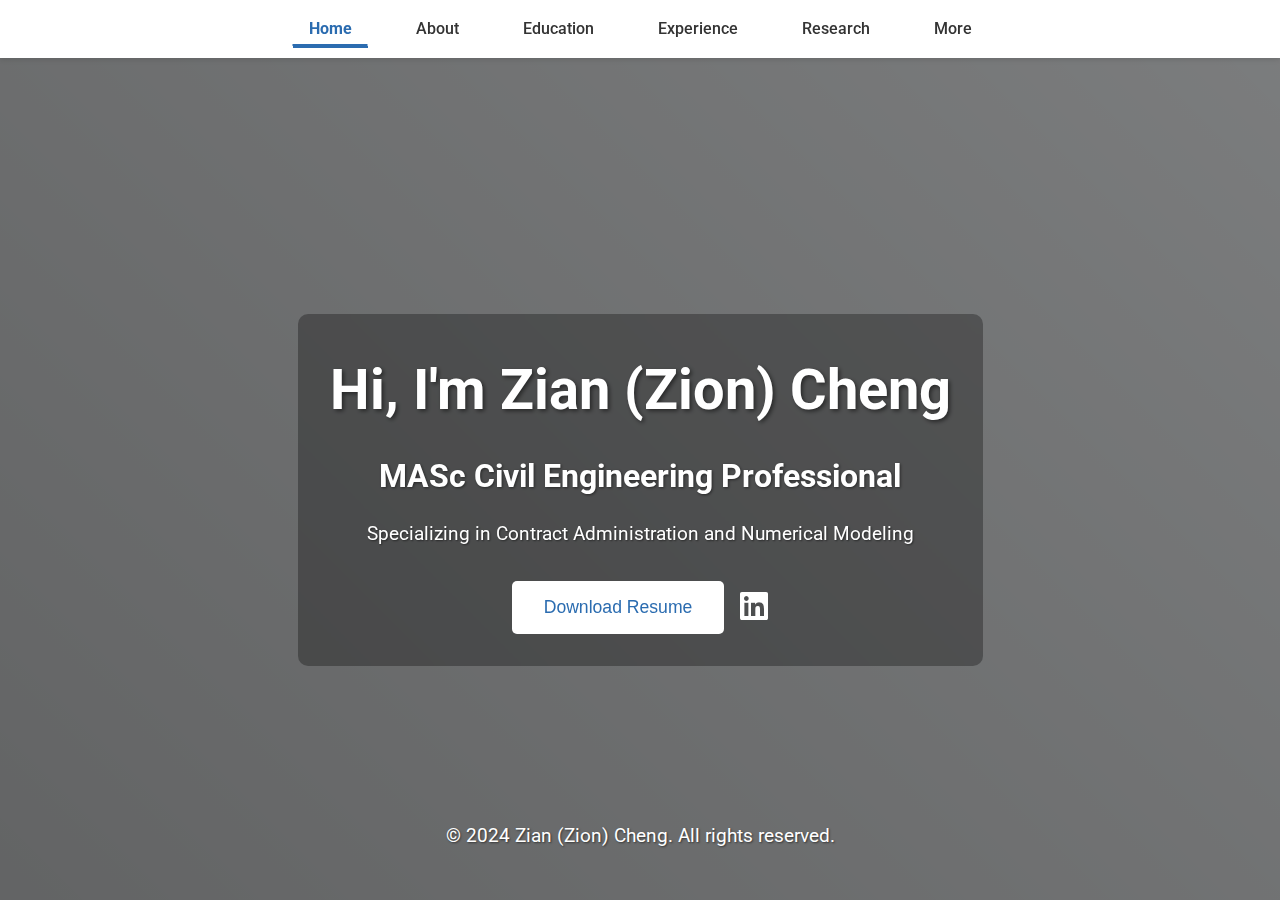
==== commit 081e911f: "Add files via upload" ====
--- a/index.html
+++ b/index.html
@@ -148,8 +148,7 @@
                 <li><a href="education.html">Education</a></li>
                 <li><a href="experience.html">Experience</a></li>
                 <li><a href="research.html">Research</a></li>
-                <li><a href="interests.html">Interests</a></li>
-                <li><a href="contact.html">Contact</a></li>
+                <li><a href="more.html">More</a></li>
             </ul>
         </nav>
     </header>
--- a/styles/main.css
+++ b/styles/main.css
@@ -31,45 +31,46 @@
 .navbar {
     position: fixed;
     top: 0;
+    left: 0;
     width: 100%;
-    padding: 1.2rem 2rem;
-    background: rgba(255, 255, 255, 0.9);
-    transition: background 0.3s ease;
+    background-color: white;
+    padding: 1rem 0;
+    box-shadow: 0 2px 5px rgba(0,0,0,0.1);
     z-index: 1000;
-    display: flex;
-    justify-content: space-between;
-    align-items: center;
-}
-
-.navbar.scrolled {
-    background: var(--primary-color);
-    color: white;
 }
 
 .nav-links {
     display: flex;
+    justify-content: center;
     list-style: none;
-    gap: 2.5rem;
+    margin: 0;
+    padding: 0;
+    width: 100%;
+}
+
+.nav-links li {
+    margin: 0 2rem;
 }
 
 .nav-links a {
     text-decoration: none;
-    color: var(--text-color);
+    color: #333;
     font-weight: 500;
-    transition: color 0.3s ease;
+    padding: 0.5rem 1rem;
+    transition: all 0.3s ease;
     position: relative;
-    padding-bottom: 0.3rem;
 }
 
 .nav-links a::after {
     content: '';
     position: absolute;
-    bottom: 0;
-    left: 0;
     width: 0;
     height: 2px;
-    background: var(--accent-color);
-    transition: width 0.3s ease;
+    bottom: 0;
+    left: 50%;
+    background-color: #2b6cb0;
+    transition: all 0.3s ease;
+    transform: translateX(-50%);
 }
 
 .nav-links a:hover::after {
@@ -77,7 +78,7 @@
 }
 
 .nav-links a:hover {
-    color: var(--accent-color);
+    color: #2b6cb0;
 }
 
 /* Hero Section */
@@ -92,6 +93,7 @@
     position: relative;
     overflow: hidden;
     padding: 0 1rem;
+    padding-top: 80px;
 }
 
 .hero::before {
@@ -127,6 +129,7 @@
     display: grid;
     grid-template-columns: 1fr 2fr;
     gap: 2rem;
+    padding-top: 80px;
 }
 
 .profile-info {
@@ -145,7 +148,17 @@
 }
 
 .profile-description {
-    max-width: 600px;
+    text-align: left;
+    margin: 2rem 0;
+    font-size: 1.1rem;
+    line-height: 1.6;
+    color: #4a5568;
+    max-width: 800px;
+    margin: 2rem auto;
+    padding: 1.5rem;
+    background: #f8fafc;
+    border-radius: 8px;
+    box-shadow: 0 2px 15px rgba(0,0,0,0.05);
 }
 
 .contact-info {
@@ -656,7 +669,32 @@
 
 /* Active link styles */
 .nav-links a.active {
-    color: var(--accent-color);
+    color: #2b6cb0;
     font-weight: bold;
-    border-bottom: 2px solid var(--accent-color); /* Underline effect */
+    border-bottom: 2px solid #2b6cb0; /* Underline effect */
+}
+
+.nav-links a.active::after {
+    width: 100%;
+    background-color: #2b6cb0;
+}
+
+/* Section padding */
+.hero,
+.about-section,
+.education-section,
+.experience-section,
+.research-section,
+.more-section {
+    padding-top: 80px;
+}
+
+/* Remove any logo positioning that might affect the navbar */
+.logo {
+    display: none;
+}
+
+/* Ensure consistent top padding for all sections */
+section {
+    padding-top: 80px;
 }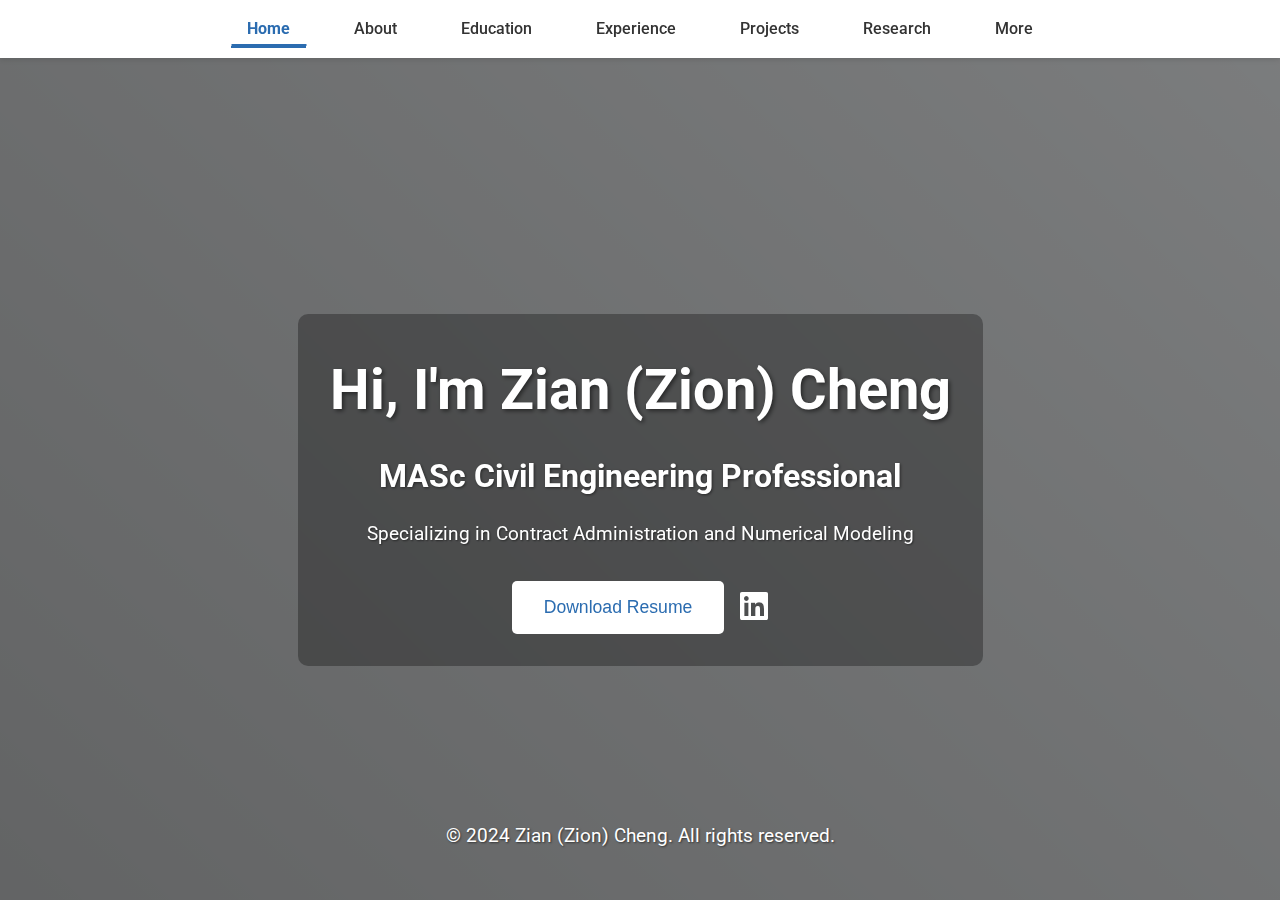
==== commit 3e3bd66f: "Add files via upload" ====
--- a/index.html
+++ b/index.html
@@ -147,6 +147,7 @@
                 <li><a href="about.html">About</a></li>
                 <li><a href="education.html">Education</a></li>
                 <li><a href="experience.html">Experience</a></li>
+                <li><a href="projects.html">Projects</a></li>
                 <li><a href="research.html">Research</a></li>
                 <li><a href="more.html">More</a></li>
             </ul>
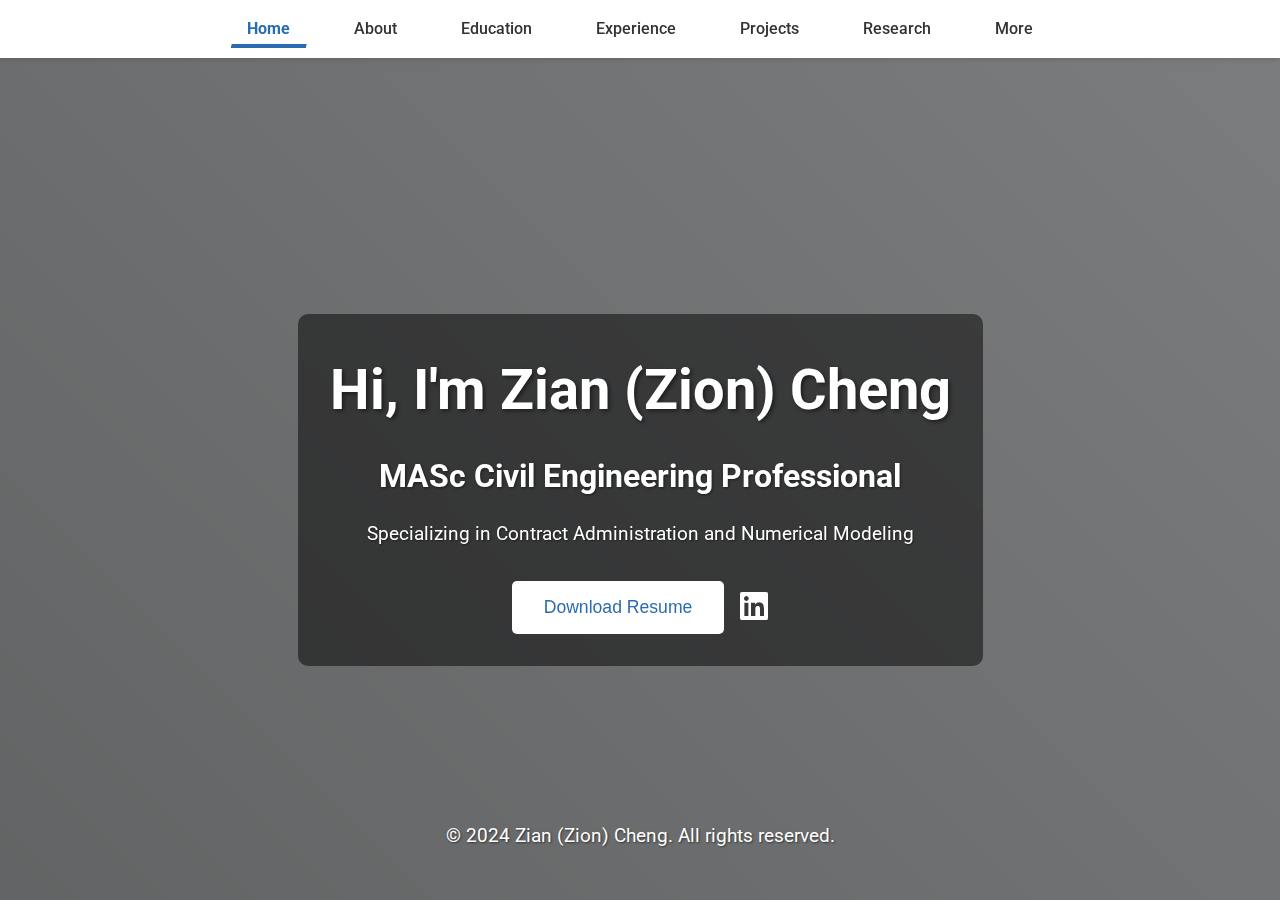
==== commit e6d5f0ca: "Add files via upload" ====
--- a/index.html
+++ b/index.html
@@ -74,7 +74,7 @@
             z-index: 2;
             text-align: center;
             padding: 2rem;
-            background: rgba(0, 0, 0, 0.3);
+            background: rgba(0, 0, 0, 0.5);
             border-radius: 10px;
             backdrop-filter: blur(5px);
         }
@@ -136,6 +136,20 @@
             font-size: 0.9rem;
             text-shadow: 1px 1px 2px rgba(0, 0, 0, 0.5);
         }
+
+        @media screen and (max-width: 1200px) {
+            .background-grid {
+                grid-template-columns: repeat(3, 1fr);
+                grid-auto-rows: 180px;
+            }
+        }
+
+        @media screen and (max-width: 768px) {
+            .background-grid {
+                grid-template-columns: repeat(2, 1fr);
+                grid-auto-rows: 150px;
+            }
+        }
     </style>
 </head>
 <body>
